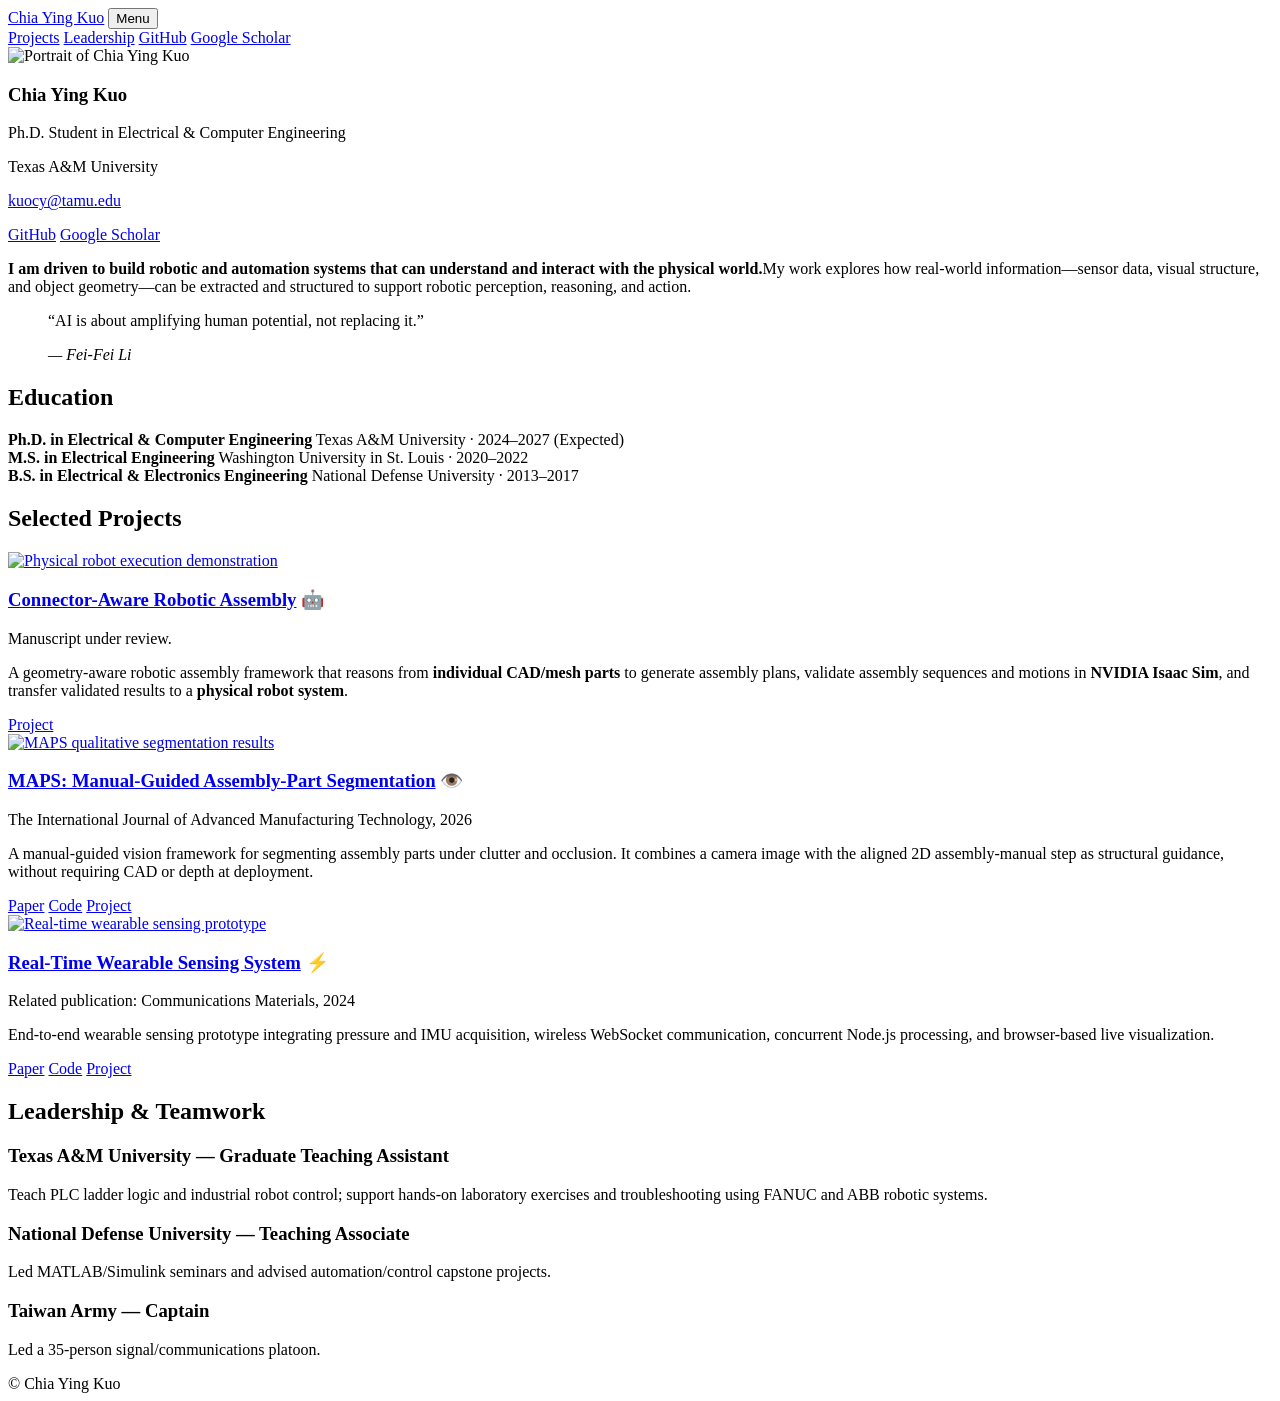
==== index.html @ 9e9d1cd2 "Initialize portfolio site" ====
<!doctype html>
<html lang="en">
<head>
  <meta charset="utf-8">
  <meta name="viewport" content="width=device-width, initial-scale=1">
  <meta name="description" content="Chia Ying Kuo — Ph.D. student in Electrical & Computer Engineering at Texas A&M University working across robotics, industrial automation, sensing, computer vision, and physical-world reasoning.">
  <title>Chia Ying Kuo | Research & Engineering Portfolio</title>
  <link rel="stylesheet" href="assets/css/styles.css">
</head>
<body>
<header class="site-header">
  <div class="container nav">
    <a class="brand" href="index.html">Chia Ying Kuo</a>
    <button class="nav-toggle" type="button" data-nav-toggle aria-expanded="false" aria-label="Toggle navigation">Menu</button>
    <nav class="nav-links" data-nav-links aria-label="Primary navigation">
      <a href="#projects">Projects</a>
      <a href="#leadership">Leadership</a>
      <a href="https://github.com/CY-Kuo" target="_blank" rel="noreferrer">GitHub</a>
      <a href="https://scholar.google.com/citations?user=hWQJ84wAAAAJ&hl=en&oi=ao" target="_blank" rel="noreferrer">Google Scholar</a>
    </nav>
  </div>
</header>

<main>
  <section class="profile-intro">
    <div class="container profile-layout">
      <aside class="profile-column" aria-label="Profile">
        <img class="profile-photo" src="assets/media/profile/chia-ying-kuo.png" alt="Portrait of Chia Ying Kuo">
        <h1>Chia Ying Kuo</h1>
        <p class="profile-role">Ph.D. Student in Electrical &amp; Computer Engineering</p>
        <p class="profile-affiliation">Texas A&amp;M University</p>
        <p class="profile-email"><a href="mailto:kuocy@tamu.edu">kuocy@tamu.edu</a></p>
        <div class="profile-links" aria-label="Profile links">
          <a href="https://github.com/CY-Kuo" target="_blank" rel="noreferrer">GitHub</a>
          <a href="https://scholar.google.com/citations?user=hWQJ84wAAAAJ&hl=en&oi=ao" target="_blank" rel="noreferrer">Google Scholar</a>
        </div>
      </aside>

      <div class="top-content">
        <p class="mission"><strong>I am driven to build robotic and automation systems that can understand and interact with the physical world.</strong><span class="mission-detail">My work explores how real-world information—sensor data, visual structure, and object geometry—can be extracted and structured to support robotic perception, reasoning, and action.</span></p>

        <blockquote class="profile-quote">
          <p>“AI is about amplifying human potential, not replacing it.”</p>
          <cite>— Fei-Fei Li</cite>
        </blockquote>

        <div class="top-details-grid">
          <section class="profile-section education-section" id="education" aria-labelledby="education-title">
            <h2 id="education-title">Education</h2>
            <div class="education-list">
              <article>
                <strong>Ph.D. in Electrical &amp; Computer Engineering</strong>
                <span>Texas A&amp;M University · 2024–2027 (Expected)</span>
              </article>
              <article>
                <strong>M.S. in Electrical Engineering</strong>
                <span>Washington University in St. Louis · 2020–2022</span>
              </article>
              <article>
                <strong>B.S. in Electrical &amp; Electronics Engineering</strong>
                <span>National Defense University · 2013–2017</span>
              </article>
            </div>
          </section>
        </div>
      </div>
    </div>
  </section>

  <section class="section" id="projects" aria-labelledby="projects-title">
    <div class="container content-width">
      <h2 class="major-heading" id="projects-title">Selected Projects</h2>
      <div class="project-list">
        <article class="project-row">
          <a class="project-thumb" href="projects/connector-aware.html" aria-label="View Connector-Aware Robotic Assembly project">
            <img src="assets/media/connector-aware/robot_implementation_6sec.gif" alt="Physical robot execution demonstration" loading="lazy">
          </a>
          <div class="project-summary">
            <h3><a href="projects/connector-aware.html">Connector-Aware Robotic Assembly</a> <span class="project-emoji" aria-hidden="true">🤖</span></h3>
            <p class="project-status">Manuscript under review.</p>
            <p>A geometry-aware robotic assembly framework that reasons from <strong>individual CAD/mesh parts</strong> to generate assembly plans, validate assembly sequences and motions in <strong>NVIDIA Isaac Sim</strong>, and transfer validated results to a <strong>physical robot system</strong>.</p>
            <div class="inline-links"><a href="projects/connector-aware.html">Project</a></div>
          </div>
        </article>

        <article class="project-row">
          <a class="project-thumb" href="projects/maps.html" aria-label="View MAPS project">
            <img src="https://raw.githubusercontent.com/CY-Kuo/manual-guided-assembly-part-segmentation/main/assets/qualitative_results.png" alt="MAPS qualitative segmentation results" loading="lazy">
          </a>
          <div class="project-summary">
            <h3><a href="projects/maps.html">MAPS: Manual-Guided Assembly-Part Segmentation</a> <span class="project-emoji" aria-hidden="true">👁️</span></h3>
            <p class="project-status">The International Journal of Advanced Manufacturing Technology, 2026</p>
            <p>A manual-guided vision framework for segmenting assembly parts under clutter and occlusion. It combines a camera image with the aligned 2D assembly-manual step as structural guidance, without requiring CAD or depth at deployment.</p>
            <div class="inline-links">
              <a href="https://doi.org/10.1007/s00170-026-18468-w" target="_blank" rel="noreferrer">Paper</a>
              <a href="https://github.com/CY-Kuo/manual-guided-assembly-part-segmentation" target="_blank" rel="noreferrer">Code</a>
              <a href="projects/maps.html">Project</a>
            </div>
          </div>
        </article>

        <article class="project-row">
          <a class="project-thumb" href="projects/wireless-sensing.html" aria-label="View Real-Time Wearable Sensing project">
            <img src="https://raw.githubusercontent.com/CY-Kuo/real-time-wearable-sensing/main/assets/system_demo.png" alt="Real-time wearable sensing prototype" loading="lazy">
          </a>
          <div class="project-summary">
            <h3><a href="projects/wireless-sensing.html">Real-Time Wearable Sensing System</a> <span class="project-emoji" aria-hidden="true">⚡</span></h3>
            <p class="project-status">Related publication: Communications Materials, 2024</p>
            <p>End-to-end wearable sensing prototype integrating pressure and IMU acquisition, wireless WebSocket communication, concurrent Node.js processing, and browser-based live visualization.</p>
            <div class="inline-links">
              <a href="https://www.nature.com/articles/s43246-024-00570-9" target="_blank" rel="noreferrer">Paper</a>
              <a href="https://github.com/CY-Kuo/real-time-wearable-sensing" target="_blank" rel="noreferrer">Code</a>
              <a href="projects/wireless-sensing.html">Project</a>
            </div>
          </div>
        </article>
      </div>
    </div>
  </section>

  <section class="section compact-section" id="leadership" aria-labelledby="leadership-title">
    <div class="container content-width">
      <h2 class="major-heading" id="leadership-title">Leadership &amp; Teamwork</h2>
      <div class="experience-list">
        <article>
          <h3>Texas A&amp;M University — Graduate Teaching Assistant</h3>
          <p>Teach PLC ladder logic and industrial robot control; support hands-on laboratory exercises and troubleshooting using FANUC and ABB robotic systems.</p>
        </article>
        <article>
          <h3>National Defense University — Teaching Associate</h3>
          <p>Led MATLAB/Simulink seminars and advised automation/control capstone projects.</p>
        </article>
        <article>
          <h3>Taiwan Army — Captain</h3>
          <p>Led a 35-person signal/communications platoon.</p>
        </article>
      </div>
    </div>
  </section>
</main>

<footer class="footer">
  <div class="container footer-row">
    <span>© <span data-year></span> Chia Ying Kuo</span>
  </div>
</footer>
<script src="assets/js/main.js"></script>
</body>
</html>
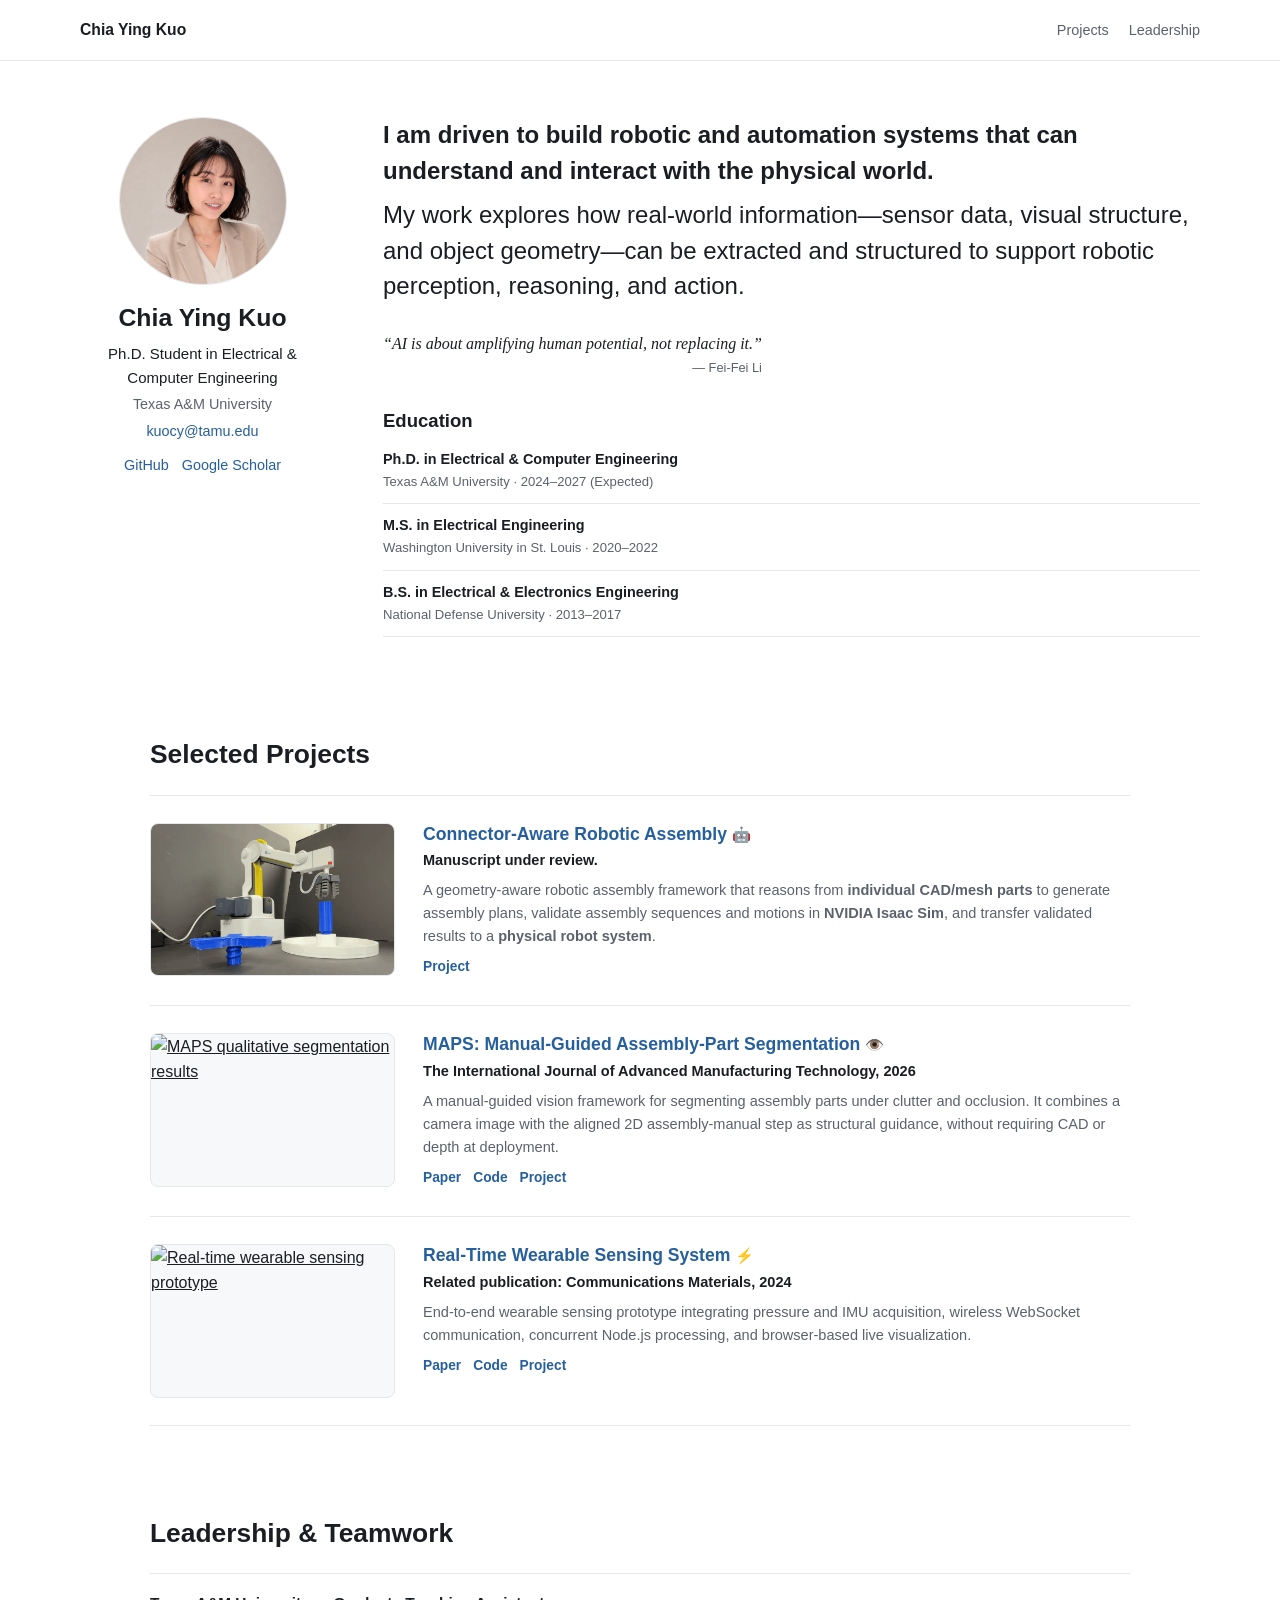
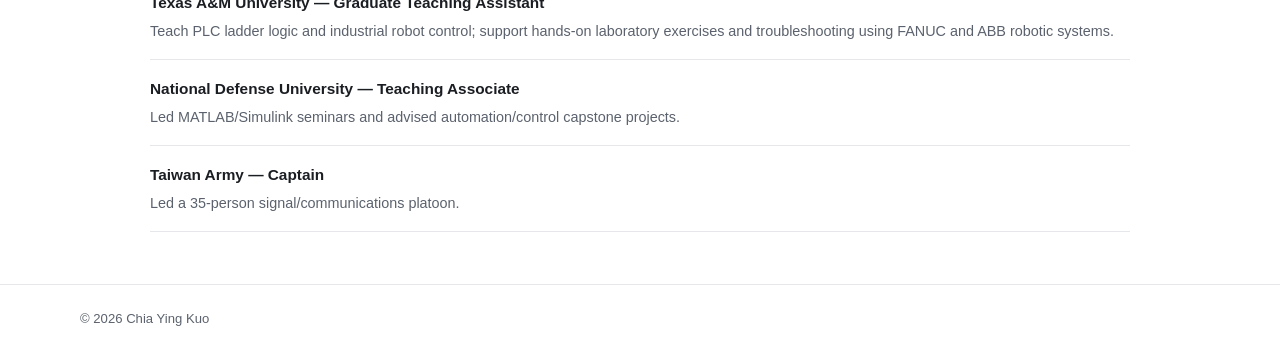
==== commit 1a144429: "Simplify homepage navigation" ====
--- a/index.html
+++ b/index.html
@@ -15,8 +15,6 @@
     <nav class="nav-links" data-nav-links aria-label="Primary navigation">
       <a href="#projects">Projects</a>
       <a href="#leadership">Leadership</a>
-      <a href="https://github.com/CY-Kuo" target="_blank" rel="noreferrer">GitHub</a>
-      <a href="https://scholar.google.com/citations?user=hWQJ84wAAAAJ&hl=en&oi=ao" target="_blank" rel="noreferrer">Google Scholar</a>
     </nav>
   </div>
 </header>
--- a/assets/css/styles.css
+++ b/assets/css/styles.css
@@ -0,0 +1,315 @@
+:root {
+  --bg: #ffffff;
+  --surface: #ffffff;
+  --surface-soft: #f7f8fa;
+  --text: #1a1d22;
+  --muted: #5b626d;
+  --line: #e5e7eb;
+  --accent: #265f9e;
+  --accent-dark: #1d497a;
+  --accent-soft: #edf4fb;
+  --shadow: 0 12px 32px rgba(20, 28, 38, 0.07);
+  --radius-lg: 16px;
+  --radius-md: 12px;
+  --max: 1120px;
+}
+
+* { box-sizing: border-box; }
+html { scroll-behavior: smooth; }
+body {
+  margin: 0;
+  font-family: Arial, Helvetica, ui-sans-serif, sans-serif;
+  background: var(--bg);
+  color: var(--text);
+  line-height: 1.58;
+  text-rendering: optimizeLegibility;
+}
+a { color: inherit; }
+img { max-width: 100%; display: block; }
+button, a { -webkit-tap-highlight-color: transparent; }
+a:focus-visible, button:focus-visible { outline: 3px solid rgba(38,95,158,.24); outline-offset: 3px; }
+.container { width: min(var(--max), calc(100% - 40px)); margin: 0 auto; }
+.content-width { max-width: 980px; }
+
+.site-header { background: #fff; border-bottom: 1px solid var(--line); }
+.nav { min-height: 60px; display: flex; align-items: center; justify-content: space-between; gap: 24px; }
+.brand { font-weight: 700; text-decoration: none; font-size: .98rem; }
+.nav-links { display: flex; align-items: center; gap: 20px; }
+.nav-links a { text-decoration: none; color: var(--muted); font-size: .9rem; }
+.nav-links a:hover { color: var(--accent); }
+.nav-toggle { display: none; border: 1px solid var(--line); background: #fff; color: var(--text); border-radius: 7px; padding: 6px 9px; font: inherit; }
+
+.profile-intro { padding: 56px 0 50px; }
+.profile-layout { display: grid; grid-template-columns: 245px minmax(0, 1fr); gap: 58px; align-items: start; }
+.profile-column { text-align: center; }
+.profile-photo { width: 168px; height: 168px; margin: 0 auto 18px; border-radius: 50%; object-fit: cover; object-position: 50% 6%; border: 1px solid var(--line); }
+.profile-column h1 { margin: 0; font-size: 1.55rem; line-height: 1.2; }
+.profile-role { margin: 9px auto 0; max-width: 220px; font-size: .94rem; color: var(--text); }
+.profile-affiliation, .profile-email { margin: 4px 0 0; color: var(--muted); font-size: .9rem; }
+.profile-email a, .profile-links a { color: var(--accent); text-decoration: none; }
+.profile-email a:hover, .profile-links a:hover { text-decoration: underline; text-underline-offset: 3px; }
+.profile-links { display: flex; justify-content: center; gap: 13px; margin-top: 11px; font-size: .9rem; }
+
+.top-content { min-width: 0; }
+.profile-quote { margin: 0 0 20px; padding: 0; border: 0; }
+.profile-quote p { margin: 0; font-family: Georgia, "Times New Roman", serif; font-size: clamp(1.35rem, 2.3vw, 1.8rem); line-height: 1.32; font-style: italic; }
+.profile-quote cite { display: block; margin-top: 5px; color: var(--muted); font-size: .85rem; font-style: normal; text-align: right; }
+.mission { max-width: 760px; margin: 0 0 10px; font-size: clamp(1.25rem, 2.3vw, 1.72rem); line-height: 1.35; font-weight: 700; }
+.focus-line { margin: 0 0 15px; color: var(--accent); font-size: .91rem; font-weight: 700; }
+.intro-copy { max-width: 800px; margin: 0; color: var(--muted); font-size: .98rem; }
+.top-details-grid { display: grid; grid-template-columns: 1.15fr .85fr; gap: 44px; margin-top: 32px; }
+.profile-section h2 { margin: 0 0 15px; font-size: 1.16rem; }
+.interest-grid { display: grid; grid-template-columns: repeat(3, minmax(0, 1fr)); gap: 14px; }
+.interest-grid article { min-width: 0; }
+.interest-icon { display: block; font-size: 1.35rem; margin-bottom: 5px; }
+.interest-grid h3 { margin: 0 0 3px; font-size: .95rem; }
+.interest-grid p { margin: 0; color: var(--muted); font-size: .82rem; line-height: 1.42; }
+.education-list { display: grid; }
+.education-list article { padding: 0 0 12px; margin-bottom: 12px; border-bottom: 1px solid var(--line); }
+.education-list article:last-child { margin-bottom: 0; }
+.education-list strong, .education-list span { display: block; }
+.education-list strong { font-size: .9rem; line-height: 1.38; }
+.education-list span { margin-top: 3px; color: var(--muted); font-size: .82rem; line-height: 1.4; }
+
+.section { padding: 52px 0; }
+.compact-section { padding-top: 40px; }
+.major-heading { margin: 0 0 24px; font-size: 1.65rem; line-height: 1.2; }
+.project-list { border-top: 1px solid var(--line); }
+.project-row { display: grid; grid-template-columns: 245px minmax(0, 1fr); gap: 28px; padding: 27px 0; border-bottom: 1px solid var(--line); align-items: start; }
+.project-thumb { display: block; overflow: hidden; background: var(--surface-soft); border-radius: 8px; border: 1px solid var(--line); }
+.project-thumb img { width: 100%; aspect-ratio: 16 / 10; object-fit: cover; }
+.project-summary h3 { margin: 0 0 4px; font-size: 1.1rem; line-height: 1.3; }
+.project-summary h3 a { text-decoration: none; color: var(--accent); }
+.project-summary h3 a:hover { text-decoration: underline; text-underline-offset: 3px; }
+.project-emoji { font-size: .95rem; }
+.project-status { margin: 0 0 7px !important; color: var(--text) !important; font-size: .88rem; font-weight: 600; }
+.project-summary p { margin: 0 0 8px; color: var(--muted); font-size: .91rem; }
+.inline-links { display: flex; flex-wrap: wrap; gap: 12px; margin-top: 7px; }
+.inline-links a { color: var(--accent); font-size: .86rem; font-weight: 600; text-decoration: none; }
+.inline-links a:hover { text-decoration: underline; text-underline-offset: 3px; }
+
+.experience-list { border-top: 1px solid var(--line); }
+.experience-list article { padding: 17px 0; border-bottom: 1px solid var(--line); }
+.experience-list h3 { margin: 0 0 4px; font-size: .96rem; }
+.experience-list p { margin: 0; color: var(--muted); font-size: .9rem; }
+
+.footer { border-top: 1px solid var(--line); padding: 24px 0; color: var(--muted); font-size: .82rem; }
+.footer-row { display: flex; justify-content: space-between; gap: 20px; }
+
+/* Shared project-page primitives */
+.eyebrow { margin: 0 0 8px; color: var(--accent); font-size: .74rem; font-weight: 700; text-transform: uppercase; letter-spacing: .1em; }
+.section-contrast { background: var(--surface-soft); border-top: 1px solid var(--line); border-bottom: 1px solid var(--line); }
+.section-heading { max-width: 720px; margin-bottom: 24px; }
+.section-heading h2 { margin: 0; font-size: clamp(1.55rem, 3vw, 2.2rem); line-height: 1.18; }
+.section-heading > p:last-child { margin: 10px 0 0; color: var(--muted); font-size: .96rem; }
+.hero-actions { display: flex; flex-wrap: wrap; gap: 10px; margin-top: 20px; }
+.button { display: inline-flex; align-items: center; justify-content: center; min-height: 38px; padding: 8px 14px; border: 1px solid var(--line); border-radius: 7px; background: #fff; text-decoration: none; font-weight: 600; font-size: .86rem; }
+.button:hover { border-color: #c9ced5; }
+.button-primary { background: var(--accent); color: #fff; border-color: var(--accent); }
+.text-link { color: var(--accent); font-weight: 600; text-decoration: none; }
+.text-link:hover { text-decoration: underline; }
+
+@media (max-width: 880px) {
+  .profile-layout { grid-template-columns: 1fr; gap: 36px; }
+  .profile-column { text-align: left; display: grid; grid-template-columns: 130px minmax(0, 1fr); column-gap: 22px; align-items: start; }
+  .profile-photo { width: 130px; height: 130px; margin: 0; grid-row: 1 / span 6; }
+  .profile-role { margin-left: 0; max-width: none; }
+  .profile-links { justify-content: flex-start; }
+  .top-details-grid { grid-template-columns: 1fr; gap: 26px; }
+}
+
+@media (max-width: 680px) {
+  .container { width: min(var(--max), calc(100% - 28px)); }
+  .nav-toggle { display: inline-flex; }
+  .nav-links { display: none; position: absolute; top: 58px; left: 14px; right: 14px; padding: 14px; background: #fff; border: 1px solid var(--line); border-radius: 8px; box-shadow: var(--shadow); flex-direction: column; align-items: flex-start; }
+  .nav-links.open { display: flex; }
+  .profile-intro { padding-top: 34px; }
+  .profile-column { grid-template-columns: 96px minmax(0, 1fr); column-gap: 16px; }
+  .profile-photo { width: 96px; height: 96px; }
+  .profile-column h1 { font-size: 1.3rem; }
+  .interest-grid { grid-template-columns: 1fr; gap: 15px; }
+  .project-row { grid-template-columns: 1fr; gap: 15px; }
+  .project-thumb { max-width: 420px; }
+  .section { padding: 42px 0; }
+}
+
+@media (prefers-reduced-motion: reduce) {
+  html { scroll-behavior: auto; }
+  *, *::before, *::after { transition: none !important; animation: none !important; }
+}
+
+/* Project pages */
+.project-hero { padding: 86px 0 70px; }
+.project-hero-grid { display: grid; grid-template-columns: minmax(0, 1fr) minmax(340px, .8fr); gap: 60px; align-items: center; }
+.project-hero h1 { margin: 10px 0 20px; max-width: 850px; font-size: clamp(3rem, 6vw, 5.4rem); line-height: .98; letter-spacing: -.055em; }
+.project-lede { max-width: 790px; margin: 0; color: var(--muted); font-size: 1.16rem; }
+.back-link { display: inline-flex; margin-bottom: 28px; color: var(--muted); text-decoration: none; font-weight: 750; }
+.back-link:hover { color: var(--accent); }
+.status-chip { display: inline-flex; margin-top: 24px; padding: 8px 13px; border-radius: 999px; background: var(--accent-soft); color: var(--accent-dark); font-size: .88rem; font-weight: 800; }
+.hero-media-card { overflow: hidden; padding: 10px; background: var(--surface); border: 1px solid var(--line); border-radius: var(--radius-lg); box-shadow: var(--shadow); }
+.hero-media-card img { width: 100%; min-height: 340px; object-fit: cover; border-radius: 16px; }
+.narrow { max-width: 900px; }
+.large-copy { color: var(--muted); font-size: 1.13rem; }
+.workflow { display: flex; flex-wrap: wrap; gap: 10px; align-items: center; margin-top: 34px; }
+.workflow span { padding: 10px 13px; background: var(--surface); border: 1px solid var(--line); border-radius: 999px; font-size: .87rem; font-weight: 750; }
+.workflow b { color: #9aa7b4; }
+.highlight-grid { display: grid; grid-template-columns: repeat(3, minmax(0, 1fr)); gap: 16px; }
+.highlight-grid article { padding: 24px; background: var(--surface); border: 1px solid var(--line); border-radius: var(--radius-md); }
+.highlight-grid h3 { margin: 0 0 8px; font-size: 1.04rem; }
+.highlight-grid p { margin: 0; color: var(--muted); font-size: .93rem; }
+.demo-block { padding: 40px 0; border-top: 1px solid var(--line); }
+.demo-block:last-child { border-bottom: 1px solid var(--line); }
+.demo-copy { max-width: 720px; margin-bottom: 22px; }
+.demo-copy h3 { margin: 0 0 8px; font-size: clamp(1.55rem, 3vw, 2.2rem); line-height: 1.18; }
+.demo-copy p { margin: 0; color: var(--muted); }
+.media-grid { display: grid; gap: 18px; }
+.media-grid.two { grid-template-columns: repeat(2, minmax(0, 1fr)); }
+.media-grid.one { grid-template-columns: minmax(0, 760px); }
+figure { margin: 0; }
+.media-grid figure { overflow: hidden; background: var(--surface); border: 1px solid var(--line); border-radius: var(--radius-md); }
+.media-grid img { width: 100%; min-height: 280px; object-fit: cover; }
+.media-grid figcaption { padding: 10px 14px; color: var(--muted); font-size: .88rem; font-weight: 700; }
+.tag-list { display: flex; flex-wrap: wrap; gap: 10px; }
+.tag-list span { padding: 9px 12px; background: var(--surface); border: 1px solid var(--line); border-radius: 999px; font-size: .9rem; font-weight: 750; }
+.project-next { padding: 62px 0; }
+.next-links { display: grid; grid-template-columns: repeat(2, minmax(0, 1fr)); gap: 16px; }
+.next-links a { display: block; padding: 24px; background: var(--bg); border: 1px solid var(--line); border-radius: var(--radius-md); text-decoration: none; }
+.next-links a:hover { border-color: #bdcad6; box-shadow: var(--shadow); }
+.next-links span, .next-links strong { display: block; }
+.next-links span { margin-bottom: 7px; color: var(--muted); font-size: .78rem; font-weight: 800; text-transform: uppercase; letter-spacing: .08em; }
+.next-links strong { line-height: 1.35; }
+
+@media (max-width: 900px) {
+  .project-hero-grid { grid-template-columns: 1fr; }
+  .hero-media-card { max-width: 680px; }
+  .highlight-grid { grid-template-columns: repeat(2, minmax(0, 1fr)); }
+}
+@media (max-width: 650px) {
+  .project-hero { padding-top: 58px; }
+  .highlight-grid, .media-grid.two, .next-links { grid-template-columns: 1fr; }
+  .hero-media-card img, .media-grid img { min-height: 220px; }
+}
+.metric-grid { display: grid; grid-template-columns: repeat(3, minmax(0, 1fr)); gap: 16px; }
+.metric-grid article { padding: 28px; background: var(--surface); border: 1px solid var(--line); border-radius: var(--radius-md); }
+.metric-grid strong { display: block; font-size: clamp(1.65rem, 3vw, 2.5rem); line-height: 1.05; letter-spacing: -.035em; }
+.metric-grid span { display: block; margin-top: 8px; color: var(--muted); font-size: .92rem; }
+@media (max-width: 650px) { .metric-grid { grid-template-columns: 1fr; } }
+.tech-groups { display: grid; gap: 0; border-top: 1px solid var(--line); }
+.tech-groups article { display: grid; grid-template-columns: 130px 1fr; gap: 24px; padding: 18px 0; border-bottom: 1px solid var(--line); }
+.tech-groups span { color: var(--muted); font-size: .82rem; font-weight: 800; text-transform: uppercase; letter-spacing: .08em; }
+.tech-groups strong { font-size: .98rem; }
+code { font-family: ui-monospace, SFMono-Regular, Menlo, Consolas, monospace; font-size: .9em; }
+@media (max-width: 560px) { .tech-groups article { grid-template-columns: 1fr; gap: 3px; } }
+
+/* Tian-inspired project-page refinements */
+.project-hero { padding: 58px 0 42px; }
+.project-hero-grid { grid-template-columns: minmax(0, 1.15fr) minmax(300px, .85fr); gap: 42px; align-items: start; }
+.project-hero h1 { font-size: clamp(2.4rem, 5vw, 4.2rem); line-height: 1.02; letter-spacing: -.04em; }
+.project-lede { font-size: 1rem; }
+.hero-media-card { padding: 0; border-radius: 10px; box-shadow: none; }
+.hero-media-card img { min-height: 0; border-radius: 9px; }
+.status-chip { border-radius: 6px; font-size: .82rem; }
+.highlight-grid article, .metric-grid article { border-radius: 8px; box-shadow: none; }
+.media-grid figure { border-radius: 8px; }
+.next-links a { border-radius: 8px; box-shadow: none; }
+.workflow span, .tag-list span { border-radius: 6px; }
+@media (max-width: 900px) { .project-hero-grid { grid-template-columns: 1fr; } }
+
+/* Current portfolio refinements */
+.top-content .profile-quote {
+  width: fit-content;
+  max-width: 100%;
+  margin: 4px 0 28px;
+  text-align: left;
+}
+.top-content .profile-quote p {
+  font-size: 1rem;
+  line-height: 1.5;
+}
+.top-content .profile-quote cite {
+  margin-top: 2px;
+  font-size: .8rem;
+}
+.top-content .mission {
+  max-width: none;
+  margin: 0 0 28px;
+  font-size: clamp(1.18rem, 2vw, 1.5rem);
+  line-height: 1.48;
+  font-weight: 400;
+}
+.top-content .mission strong { display: block; font-weight: 700; }
+.top-content .mission-detail { display: block; margin-top: 9px; }
+.top-details-grid { grid-template-columns: 1fr; margin-top: 0; }
+
+.project-hero-grid { display: block; }
+.project-hero h1 {
+  max-width: none;
+  font-size: clamp(2rem, 3.4vw, 2.75rem);
+  line-height: 1.08;
+  letter-spacing: -.03em;
+  word-break: normal;
+  overflow-wrap: normal;
+}
+.project-lede { max-width: none; }
+.section-heading { max-width: none; }
+.demo-copy { max-width: none; }
+.narrow { max-width: none; }
+
+.highlight-list {
+  border-top: 1px solid var(--line);
+}
+.highlight-list article {
+  display: grid;
+  grid-template-columns: minmax(210px, .36fr) minmax(0, 1fr);
+  gap: 34px;
+  padding: 18px 0;
+  border-bottom: 1px solid var(--line);
+}
+.highlight-list h3,
+.highlight-list p { margin: 0; }
+.highlight-list h3 { font-size: 1rem; }
+.highlight-list p { color: var(--muted); font-size: .94rem; }
+
+.overview-figure { margin-top: 30px; }
+.overview-figure figure,
+.full-media figure {
+  overflow: hidden;
+  border: 1px solid var(--line);
+  border-radius: 8px;
+  background: var(--surface);
+}
+.overview-figure img,
+.full-media img { width: 100%; height: auto; object-fit: contain; }
+.overview-figure figcaption,
+.full-media figcaption { padding: 10px 14px; color: var(--muted); font-size: .88rem; font-weight: 700; }
+.media-grid.one.full-media { grid-template-columns: 1fr; }
+.project-metrics { margin-top: 30px; }
+
+.section-title,
+.technology-title {
+  margin: 0 0 20px;
+  font-size: clamp(1.45rem, 2.6vw, 1.9rem);
+  line-height: 1.2;
+  letter-spacing: -.02em;
+}
+.technology-cards {
+  display: flex;
+  flex-wrap: wrap;
+  gap: 10px;
+}
+.technology-cards span {
+  padding: 10px 14px;
+  background: var(--surface);
+  border: 1px solid var(--line);
+  border-radius: 8px;
+  font-size: .9rem;
+  font-weight: 700;
+}
+
+@media (max-width: 650px) {
+  .highlight-list article { grid-template-columns: 1fr; gap: 5px; }
+}
+
+.architecture-figure {
+  max-width: 720px;
+}
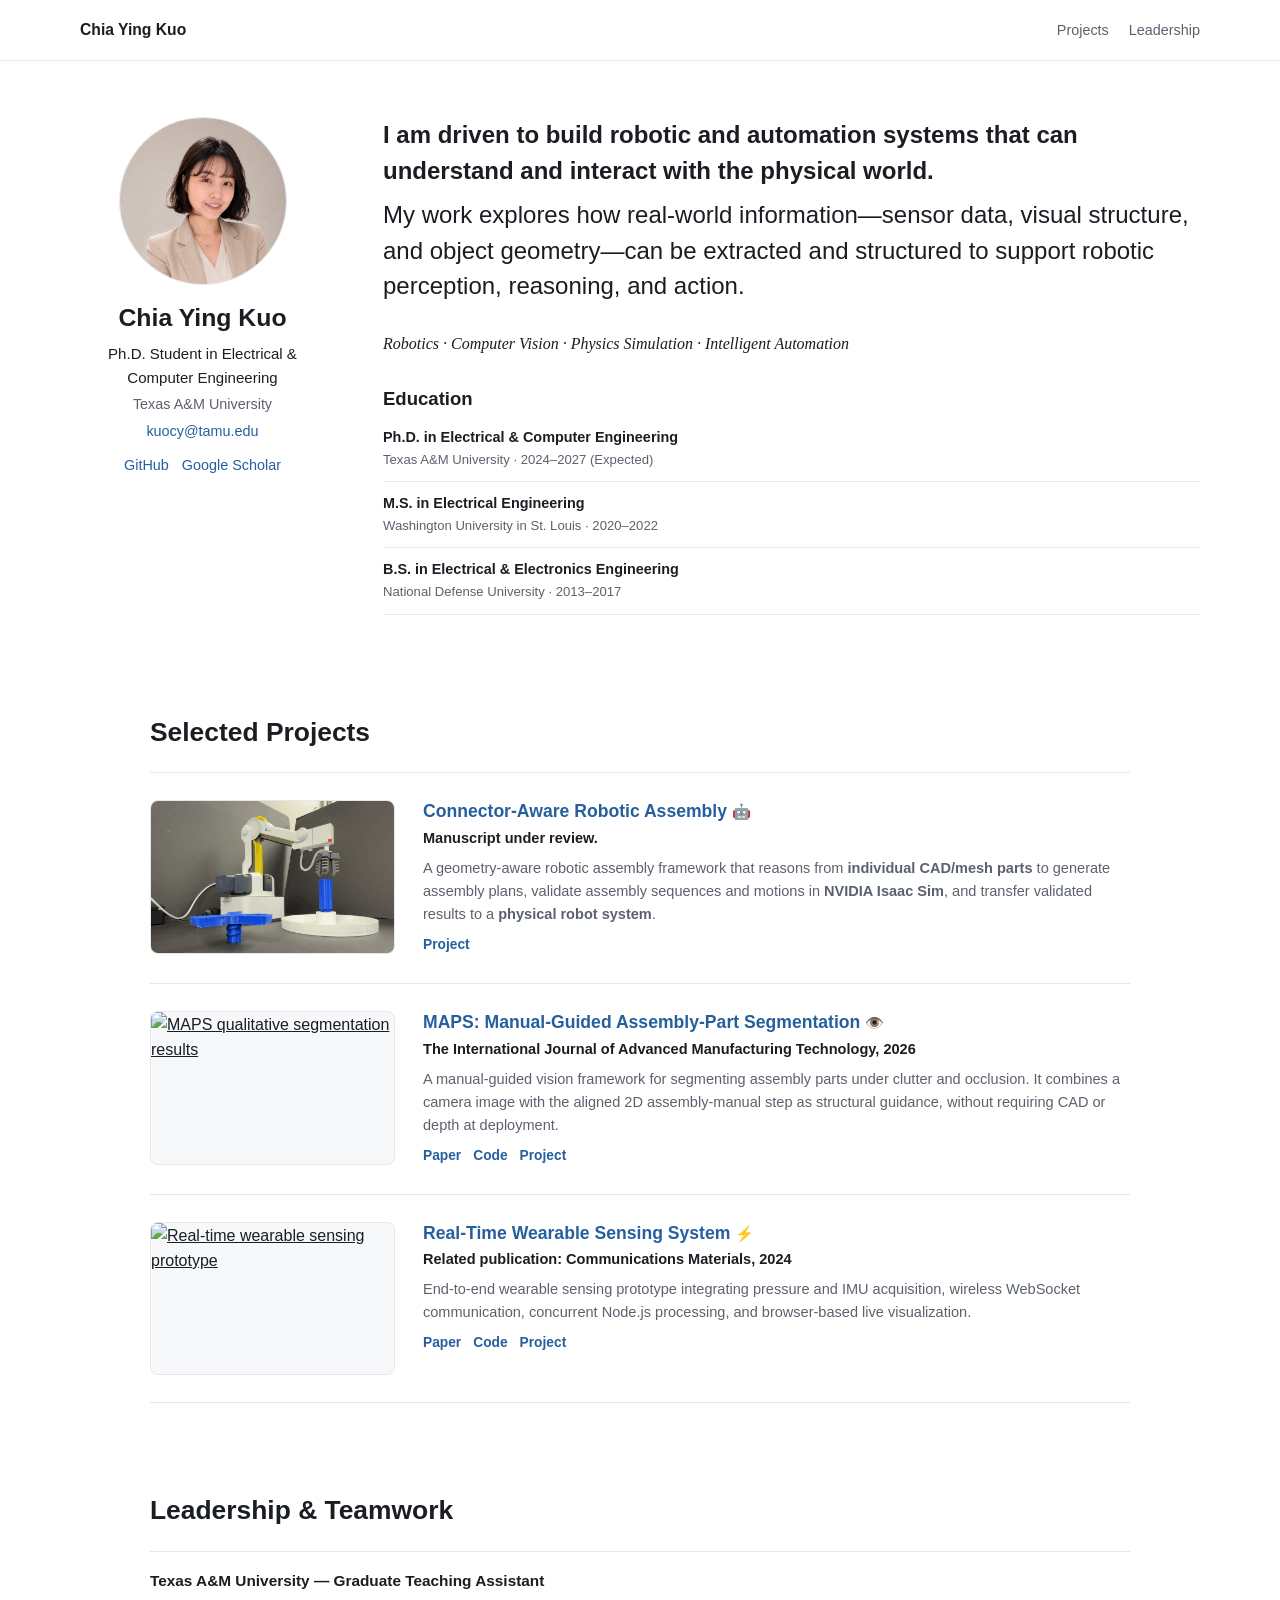
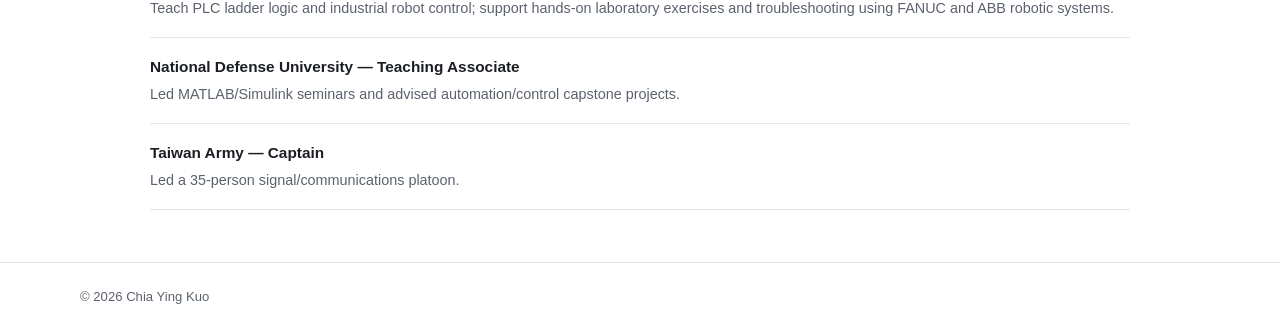
==== commit a8878c01: "Replace quote with research focus areas" ====
--- a/index.html
+++ b/index.html
@@ -38,8 +38,7 @@
         <p class="mission"><strong>I am driven to build robotic and automation systems that can understand and interact with the physical world.</strong><span class="mission-detail">My work explores how real-world information—sensor data, visual structure, and object geometry—can be extracted and structured to support robotic perception, reasoning, and action.</span></p>
 
         <blockquote class="profile-quote">
-          <p>“AI is about amplifying human potential, not replacing it.”</p>
-          <cite>— Fei-Fei Li</cite>
+          <p>Robotics · Computer Vision · Physics Simulation · Intelligent Automation</p>
         </blockquote>
 
         <div class="top-details-grid">
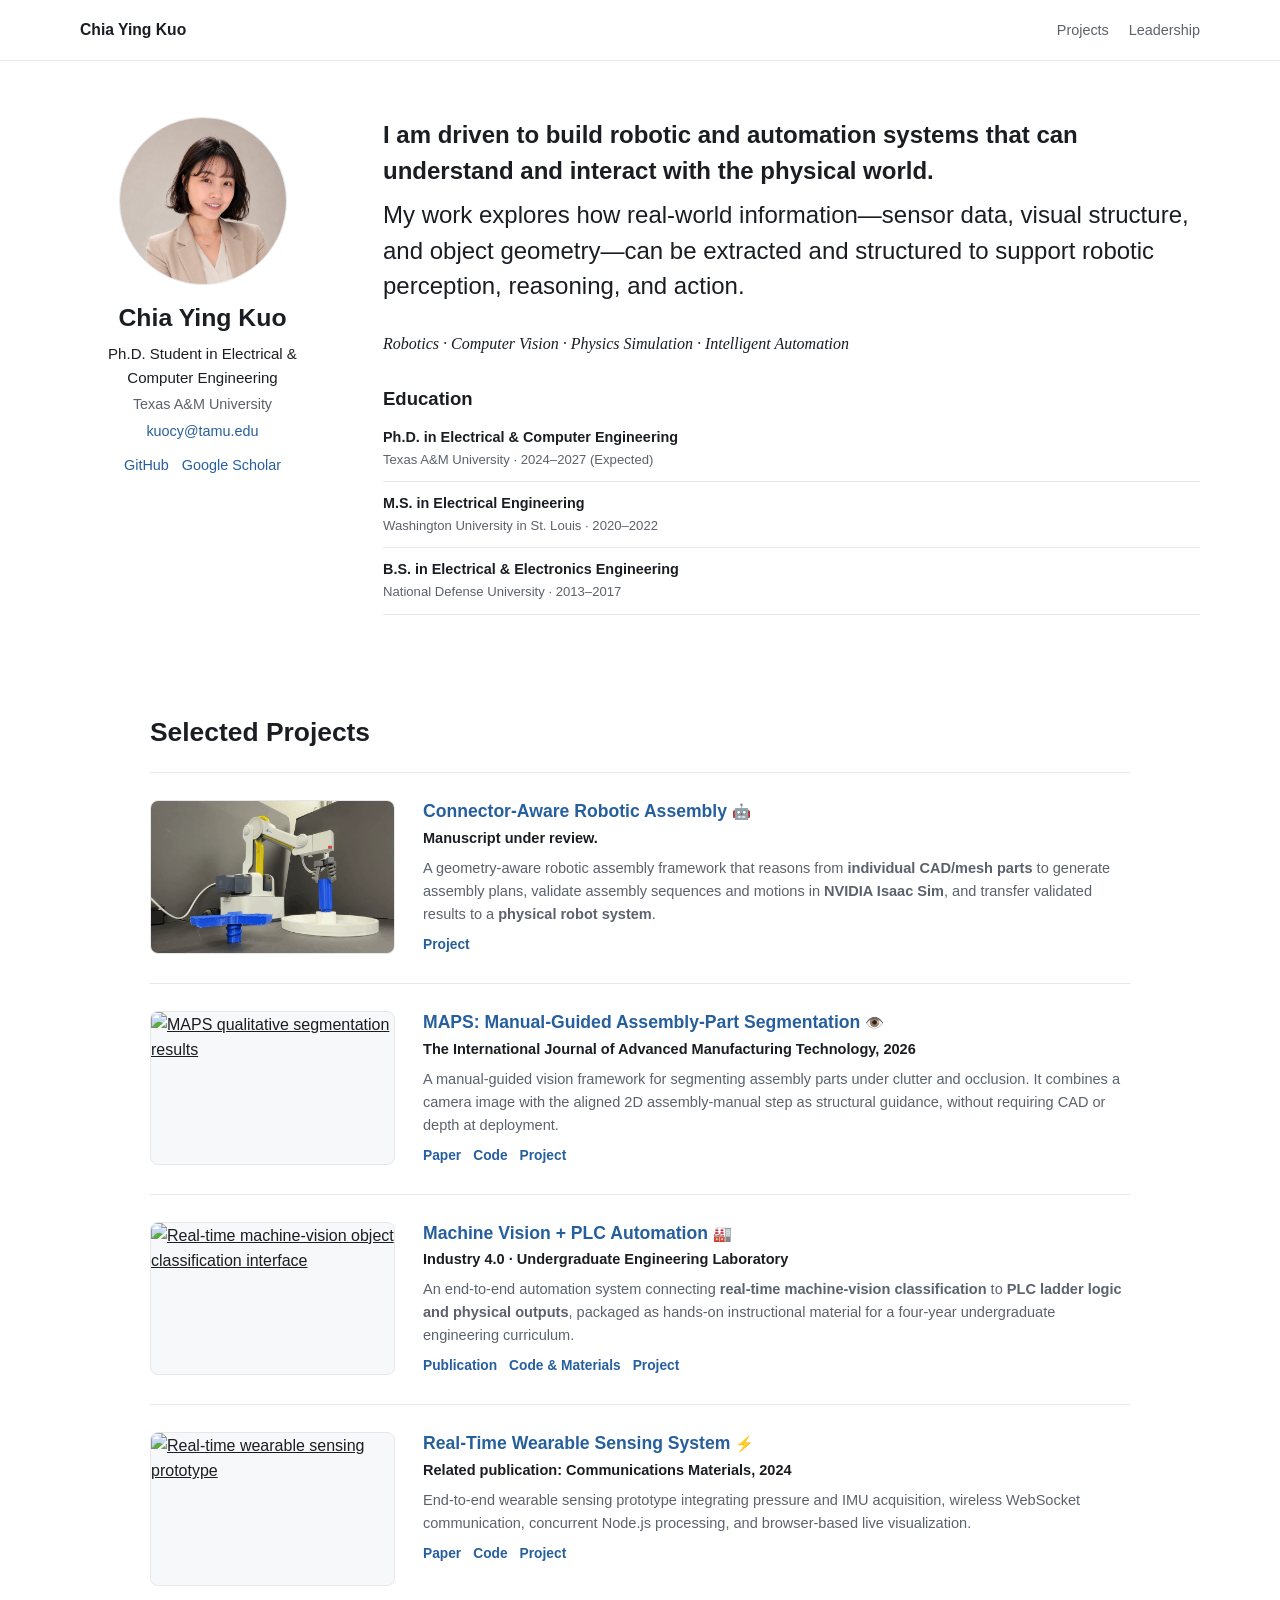
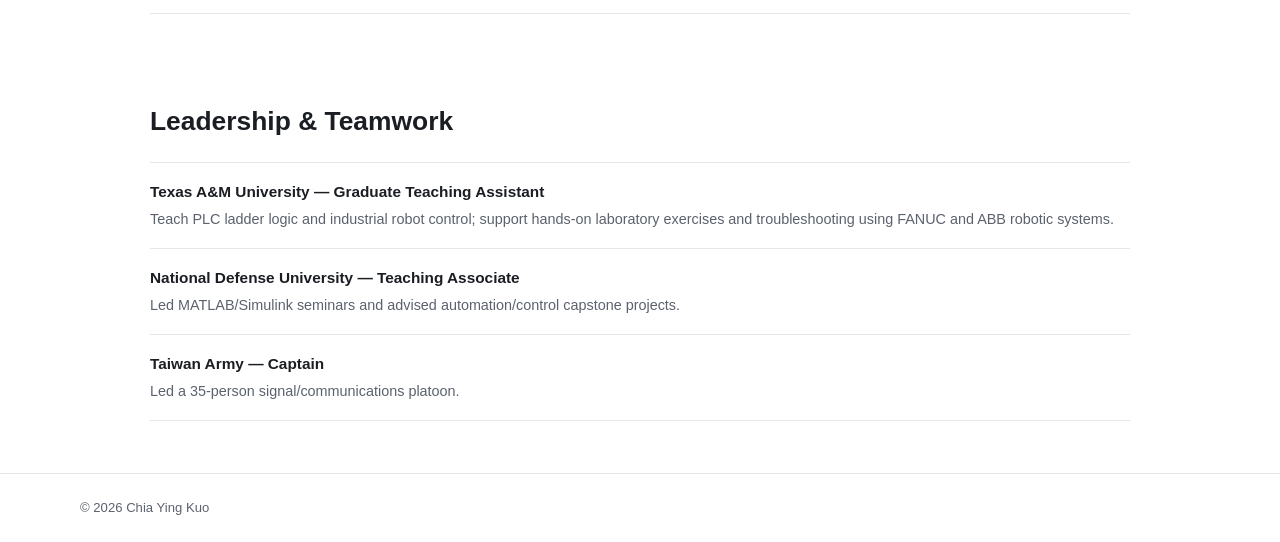
==== commit 34d627d4: "Add machine vision PLC project to portfolio homepage" ====
--- a/index.html
+++ b/index.html
@@ -97,6 +97,22 @@
         </article>
 
         <article class="project-row">
+          <a class="project-thumb" href="projects/machine-vision-plc.html" aria-label="View Machine Vision and PLC Automation project">
+            <img src="assets/media/machine-vision-plc/fig7_interface_of_realtime_webcam.png" alt="Real-time machine-vision object classification interface" loading="lazy">
+          </a>
+          <div class="project-summary">
+            <h3><a href="projects/machine-vision-plc.html">Machine Vision + PLC Automation</a> <span class="project-emoji" aria-hidden="true">🏭</span></h3>
+            <p class="project-status">Industry 4.0 · Undergraduate Engineering Laboratory</p>
+            <p>An end-to-end automation system connecting <strong>real-time machine-vision classification</strong> to <strong>PLC ladder logic and physical outputs</strong>, packaged as hands-on instructional material for a four-year undergraduate engineering curriculum.</p>
+            <div class="inline-links">
+              <a href="https://zenodo.org/records/19869012" target="_blank" rel="noreferrer">Publication</a>
+              <a href="https://github.com/CY-Kuo/machine-vision-plc-automation" target="_blank" rel="noreferrer">Code &amp; Materials</a>
+              <a href="projects/machine-vision-plc.html">Project</a>
+            </div>
+          </div>
+        </article>
+
+        <article class="project-row">
           <a class="project-thumb" href="projects/wireless-sensing.html" aria-label="View Real-Time Wearable Sensing project">
             <img src="https://raw.githubusercontent.com/CY-Kuo/real-time-wearable-sensing/main/assets/system_demo.png" alt="Real-time wearable sensing prototype" loading="lazy">
           </a>
